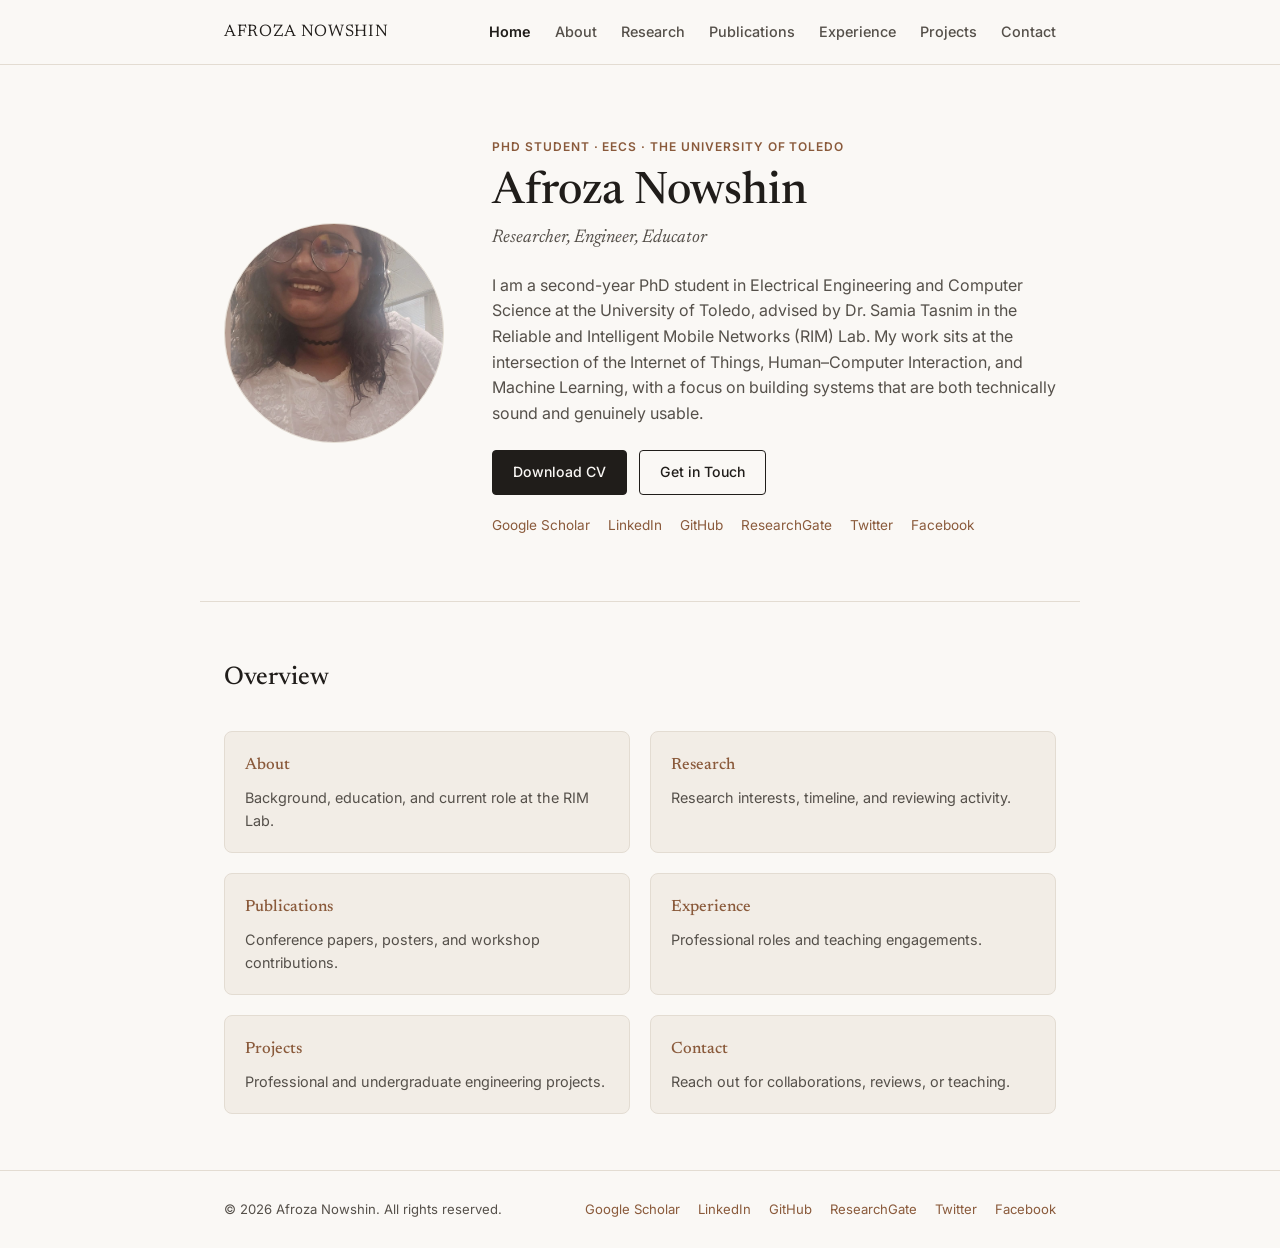
==== index.html @ c3f776dc "Build multi-page personal website for Afroza Nowshin" ====
<!DOCTYPE html>
<html lang="en">
<head>
<meta charset="UTF-8">
<meta name="viewport" content="width=device-width, initial-scale=1.0">
<title>Afroza Nowshin — PhD Researcher, EECS, University of Toledo</title>
<meta name="description" content="Afroza Nowshin, PhD student, EECS, The University of Toledo. Research in IoT, Human-Computer Interaction, Data Science, and Machine Learning.">
<link rel="preconnect" href="https://fonts.googleapis.com">
<link href="https://fonts.googleapis.com/css2?family=Newsreader:ital,opsz,wght@0,6..72,400;0,6..72,500;0,6..72,600;1,6..72,400&family=Inter:wght@400;500;600;700&display=swap" rel="stylesheet">
<link rel="stylesheet" href="style.css">
</head>
<body>

<header class="site-header">
  <div class="wrap header-inner">
    <a href="index.html" class="wordmark">AFROZA NOWSHIN</a>
    <nav class="main-nav">
      <button class="nav-toggle" id="navToggle" aria-label="Toggle menu" aria-expanded="false">
        <span></span><span></span><span></span>
      </button>
      <ul id="navList">
        <li><a href="index.html" aria-current="page">Home</a></li>
        <li><a href="about.html">About</a></li>
        <li><a href="research.html">Research</a></li>
        <li><a href="publications.html">Publications</a></li>
        <li><a href="experience.html">Experience</a></li>
        <li><a href="projects.html">Projects</a></li>
        <li><a href="contact.html">Contact</a></li>
      </ul>
    </nav>
  </div>
</header>

<main id="top">

  <!-- HERO -->
  <section class="hero wrap">
    <div class="hero-photo">
      <img src="assets/hero.jpg" alt="Portrait of Afroza Nowshin">
    </div>
    <div class="hero-text">
      <p class="eyebrow">PhD Student &middot; EECS &middot; The University of Toledo</p>
      <h1>Afroza Nowshin</h1>
      <p class="role">Researcher, Engineer, Educator</p>
      <p class="statement">
        I am a second-year PhD student in Electrical Engineering and Computer Science at the
        University of Toledo, advised by Dr. Samia Tasnim in the Reliable and Intelligent Mobile
        Networks (RIM) Lab. My work sits at the intersection of the Internet of Things,
        Human&ndash;Computer Interaction, and Machine Learning, with a focus on building systems
        that are both technically sound and genuinely usable.
      </p>
      <div class="hero-links">
        <a href="Afroza-Nowshin-CV.pdf" class="btn btn-primary">Download CV</a>
        <a href="contact.html" class="btn">Get in Touch</a>
      </div>
      <ul class="social-row" aria-label="Social profiles">
        <li><a href="https://scholar.google.com/citations?hl=en&user=oI8IxuMAAAAJ&view_op=list_works" target="_blank" rel="noopener">Google Scholar</a></li>
        <li><a href="https://www.linkedin.com/in/afroza-nowshin-100/" target="_blank" rel="noopener">LinkedIn</a></li>
        <li><a href="https://github.com/Afroza2" target="_blank" rel="noopener">GitHub</a></li>
        <li><a href="https://www.researchgate.net/profile/Afroza-Nowshin-2" target="_blank" rel="noopener">ResearchGate</a></li>
        <li><a href="https://twitter.com/AfrozaN2" target="_blank" rel="noopener">Twitter</a></li>
        <li><a href="#" target="_blank" rel="noopener">Facebook</a></li>
      </ul>
    </div>
  </section>

  <!-- QUICK LINKS -->
  <section class="section wrap">
    <h2 class="section-title">Overview</h2>
    <div class="project-grid">
      <a class="project-card link-card" href="about.html">
        <h3>About</h3>
        <p>Background, education, and current role at the RIM Lab.</p>
      </a>
      <a class="project-card link-card" href="research.html">
        <h3>Research</h3>
        <p>Research interests, timeline, and reviewing activity.</p>
      </a>
      <a class="project-card link-card" href="publications.html">
        <h3>Publications</h3>
        <p>Conference papers, posters, and workshop contributions.</p>
      </a>
      <a class="project-card link-card" href="experience.html">
        <h3>Experience</h3>
        <p>Professional roles and teaching engagements.</p>
      </a>
      <a class="project-card link-card" href="projects.html">
        <h3>Projects</h3>
        <p>Professional and undergraduate engineering projects.</p>
      </a>
      <a class="project-card link-card" href="contact.html">
        <h3>Contact</h3>
        <p>Reach out for collaborations, reviews, or teaching.</p>
      </a>
    </div>
  </section>

</main>

<footer class="site-footer">
  <div class="wrap footer-inner">
    <p>&copy; <span id="year"></span> Afroza Nowshin. All rights reserved.</p>
    <ul class="social-row">
      <li><a href="https://scholar.google.com/citations?hl=en&user=oI8IxuMAAAAJ&view_op=list_works" target="_blank" rel="noopener">Google Scholar</a></li>
      <li><a href="https://www.linkedin.com/in/afroza-nowshin-100/" target="_blank" rel="noopener">LinkedIn</a></li>
      <li><a href="https://github.com/Afroza2" target="_blank" rel="noopener">GitHub</a></li>
      <li><a href="https://www.researchgate.net/profile/Afroza-Nowshin-2" target="_blank" rel="noopener">ResearchGate</a></li>
      <li><a href="https://twitter.com/AfrozaN2" target="_blank" rel="noopener">Twitter</a></li>
      <li><a href="#" target="_blank" rel="noopener">Facebook</a></li>
    </ul>
  </div>
</footer>

<script src="script.js"></script>
</body>
</html>
---- style.css ----
:root {
  --bg: #faf8f5;
  --bg-alt: #f2ede6;
  --ink: #201d1a;
  --ink-soft: #55504a;
  --accent: #8a5a3b;
  --line: #e3dcd2;
  --serif: 'Newsreader', Georgia, serif;
  --sans: 'Inter', -apple-system, BlinkMacSystemFont, sans-serif;
  --max: 880px;
}

* { box-sizing: border-box; }

html { scroll-behavior: smooth; }

body {
  margin: 0;
  background: var(--bg);
  color: var(--ink);
  font-family: var(--sans);
  line-height: 1.6;
  -webkit-font-smoothing: antialiased;
}

.wrap {
  max-width: var(--max);
  margin: 0 auto;
  padding: 0 24px;
}

a { color: var(--accent); text-decoration: none; }
a:hover { text-decoration: underline; }

h1, h2, h3 {
  font-family: var(--serif);
  font-weight: 500;
  color: var(--ink);
  margin: 0;
}

/* Header */
.site-header {
  position: sticky;
  top: 0;
  z-index: 50;
  background: rgba(250, 248, 245, 0.92);
  backdrop-filter: blur(6px);
  border-bottom: 1px solid var(--line);
}

.header-inner {
  display: flex;
  align-items: center;
  justify-content: space-between;
  height: 64px;
}

.wordmark {
  font-family: var(--serif);
  font-size: 1.05rem;
  letter-spacing: 0.04em;
  color: var(--ink);
}
.wordmark:hover { text-decoration: none; color: var(--accent); }

.main-nav ul {
  list-style: none;
  display: flex;
  gap: 24px;
  margin: 0;
  padding: 0;
}

.main-nav a {
  color: var(--ink-soft);
  font-size: 0.9rem;
  font-weight: 500;
}
.main-nav a:hover { color: var(--accent); text-decoration: none; }
.main-nav a[aria-current="page"] { color: var(--ink); font-weight: 600; }

.nav-toggle {
  display: none;
  flex-direction: column;
  justify-content: center;
  gap: 5px;
  width: 32px;
  height: 32px;
  background: none;
  border: none;
  cursor: pointer;
}
.nav-toggle span {
  display: block;
  width: 100%;
  height: 2px;
  background: var(--ink);
}

/* Hero */
.hero {
  display: grid;
  grid-template-columns: 220px 1fr;
  gap: 48px;
  align-items: center;
  padding-top: 72px;
  padding-bottom: 64px;
}

.hero-photo img {
  width: 100%;
  aspect-ratio: 1 / 1;
  object-fit: cover;
  border-radius: 50%;
  border: 1px solid var(--line);
}

.eyebrow {
  text-transform: uppercase;
  letter-spacing: 0.08em;
  font-size: 0.75rem;
  color: var(--accent);
  font-weight: 600;
  margin: 0 0 12px;
}

.hero-text h1 {
  font-size: 2.8rem;
  line-height: 1.1;
  margin-bottom: 6px;
}

.role {
  font-family: var(--serif);
  font-style: italic;
  color: var(--ink-soft);
  font-size: 1.15rem;
  margin: 0 0 20px;
}

.statement {
  max-width: 60ch;
  color: var(--ink-soft);
  margin-bottom: 24px;
}

.hero-links {
  display: flex;
  gap: 12px;
  margin-bottom: 20px;
}

.btn {
  display: inline-block;
  padding: 10px 20px;
  border-radius: 4px;
  border: 1px solid var(--ink);
  color: var(--ink);
  font-size: 0.88rem;
  font-weight: 500;
}
.btn:hover { text-decoration: none; background: var(--ink); color: var(--bg); }

.btn-primary {
  background: var(--ink);
  color: var(--bg);
}
.btn-primary:hover { background: var(--accent); border-color: var(--accent); }

.social-row {
  list-style: none;
  display: flex;
  gap: 18px;
  margin: 0;
  padding: 0;
  font-size: 0.85rem;
}
.social-row.centered { justify-content: center; }

/* Sections */
.section {
  padding: 56px 24px;
  border-top: 1px solid var(--line);
}

.section-title {
  font-size: 1.6rem;
  margin-bottom: 32px;
}

.page-header {
  padding-bottom: 8px;
  border-top: none;
}
.page-title {
  font-size: 2.2rem;
  margin-top: 6px;
}

.sub-heading {
  font-family: var(--serif);
  font-size: 1.1rem;
  margin: 40px 0 20px;
  color: var(--ink-soft);
}

/* About */
.about-grid {
  display: grid;
  grid-template-columns: 1fr 260px;
  gap: 40px;
  align-items: start;
}
.about-copy p { margin: 0 0 16px; color: var(--ink-soft); }
.about-photo img {
  width: 100%;
  border-radius: 6px;
  border: 1px solid var(--line);
}

/* Interest tags */
.interest-tags {
  display: flex;
  flex-wrap: wrap;
  gap: 10px;
  margin-bottom: 40px;
}
.interest-tags span {
  background: var(--bg-alt);
  border: 1px solid var(--line);
  border-radius: 20px;
  padding: 6px 14px;
  font-size: 0.82rem;
  color: var(--ink-soft);
}

/* Timeline */
.timeline {
  display: flex;
  flex-direction: column;
  gap: 24px;
}
.timeline-item {
  display: grid;
  grid-template-columns: 160px 1fr;
  gap: 20px;
  padding-bottom: 20px;
  border-bottom: 1px solid var(--line);
}
.timeline-item:last-child { border-bottom: none; padding-bottom: 0; }
.timeline-date {
  font-size: 0.8rem;
  color: var(--accent);
  font-weight: 600;
  letter-spacing: 0.02em;
  padding-top: 3px;
}
.timeline-body h3 {
  font-size: 1.05rem;
  margin-bottom: 6px;
}
.timeline-body p {
  color: var(--ink-soft);
  margin: 0;
  font-size: 0.93rem;
}

.test-scores {
  display: flex;
  gap: 32px;
  margin-top: 32px;
  font-size: 0.9rem;
  color: var(--ink-soft);
}

/* Publications */
.pub-group { margin-bottom: 32px; }
.pub-kind {
  font-size: 0.78rem;
  text-transform: uppercase;
  letter-spacing: 0.08em;
  color: var(--accent);
  margin-bottom: 14px;
}
.pub-item { margin-bottom: 18px; }
.pub-title { font-weight: 600; margin: 0 0 4px; }
.pub-meta { color: var(--ink-soft); font-size: 0.88rem; margin: 0 0 4px; }
.pub-link { font-size: 0.85rem; }

/* Projects */
.project-grid {
  display: grid;
  grid-template-columns: repeat(2, 1fr);
  gap: 20px;
}
.project-card {
  padding: 20px;
  background: var(--bg-alt);
  border: 1px solid var(--line);
  border-radius: 8px;
}
.project-card h3 {
  font-size: 1.02rem;
  margin-bottom: 8px;
}
.project-card p {
  color: var(--ink-soft);
  font-size: 0.9rem;
  margin: 0;
}
.project-card.small { padding: 16px 20px; }

.link-card {
  display: block;
  color: inherit;
  transition: border-color 0.15s ease, transform 0.15s ease;
}
.link-card:hover {
  border-color: var(--accent);
  transform: translateY(-2px);
  text-decoration: none;
}
.link-card h3 { color: var(--accent); }

/* Skills */
.skills-grid {
  display: grid;
  grid-template-columns: repeat(2, 1fr);
  gap: 24px;
}
.skill-cat h3 {
  font-size: 0.95rem;
  margin-bottom: 8px;
  color: var(--accent);
}
.skill-cat p {
  color: var(--ink-soft);
  margin: 0;
  font-size: 0.9rem;
}

/* Plain list */
.plain-list {
  color: var(--ink-soft);
  padding-left: 20px;
}
.plain-list li { margin-bottom: 8px; }

/* Contact */
.contact-section { text-align: center; }
.contact-copy {
  max-width: 50ch;
  margin: 0 auto 28px;
  color: var(--ink-soft);
}
.contact-details {
  display: flex;
  flex-direction: column;
  gap: 8px;
  margin-bottom: 24px;
  font-size: 0.95rem;
}
.contact-details span { color: var(--ink-soft); }

/* Footer */
.site-footer {
  border-top: 1px solid var(--line);
  padding: 28px 24px;
  color: var(--ink-soft);
  font-size: 0.82rem;
}
.footer-inner {
  display: flex;
  align-items: center;
  justify-content: space-between;
  gap: 16px;
  flex-wrap: wrap;
}
.footer-inner p { margin: 0; }
.footer-inner .social-row { font-size: 0.82rem; }

/* Responsive */
@media (max-width: 720px) {
  .hero {
    grid-template-columns: 1fr;
    text-align: center;
    padding-top: 40px;
  }
  .hero-photo img { width: 160px; margin: 0 auto; }
  .hero-links, .social-row { justify-content: center; }
  .about-grid { grid-template-columns: 1fr; }
  .about-photo { order: -1; max-width: 220px; margin: 0 auto; }
  .timeline-item { grid-template-columns: 1fr; gap: 6px; }
  .project-grid { grid-template-columns: 1fr; }
  .skills-grid { grid-template-columns: 1fr; }

  .nav-toggle { display: flex; }
  .main-nav ul {
    position: absolute;
    top: 64px;
    left: 0;
    right: 0;
    background: var(--bg);
    flex-direction: column;
    gap: 0;
    border-bottom: 1px solid var(--line);
    display: none;
  }
  .main-nav ul.open { display: flex; }
  .main-nav li { border-top: 1px solid var(--line); }
  .main-nav a { display: block; padding: 14px 24px; }
}
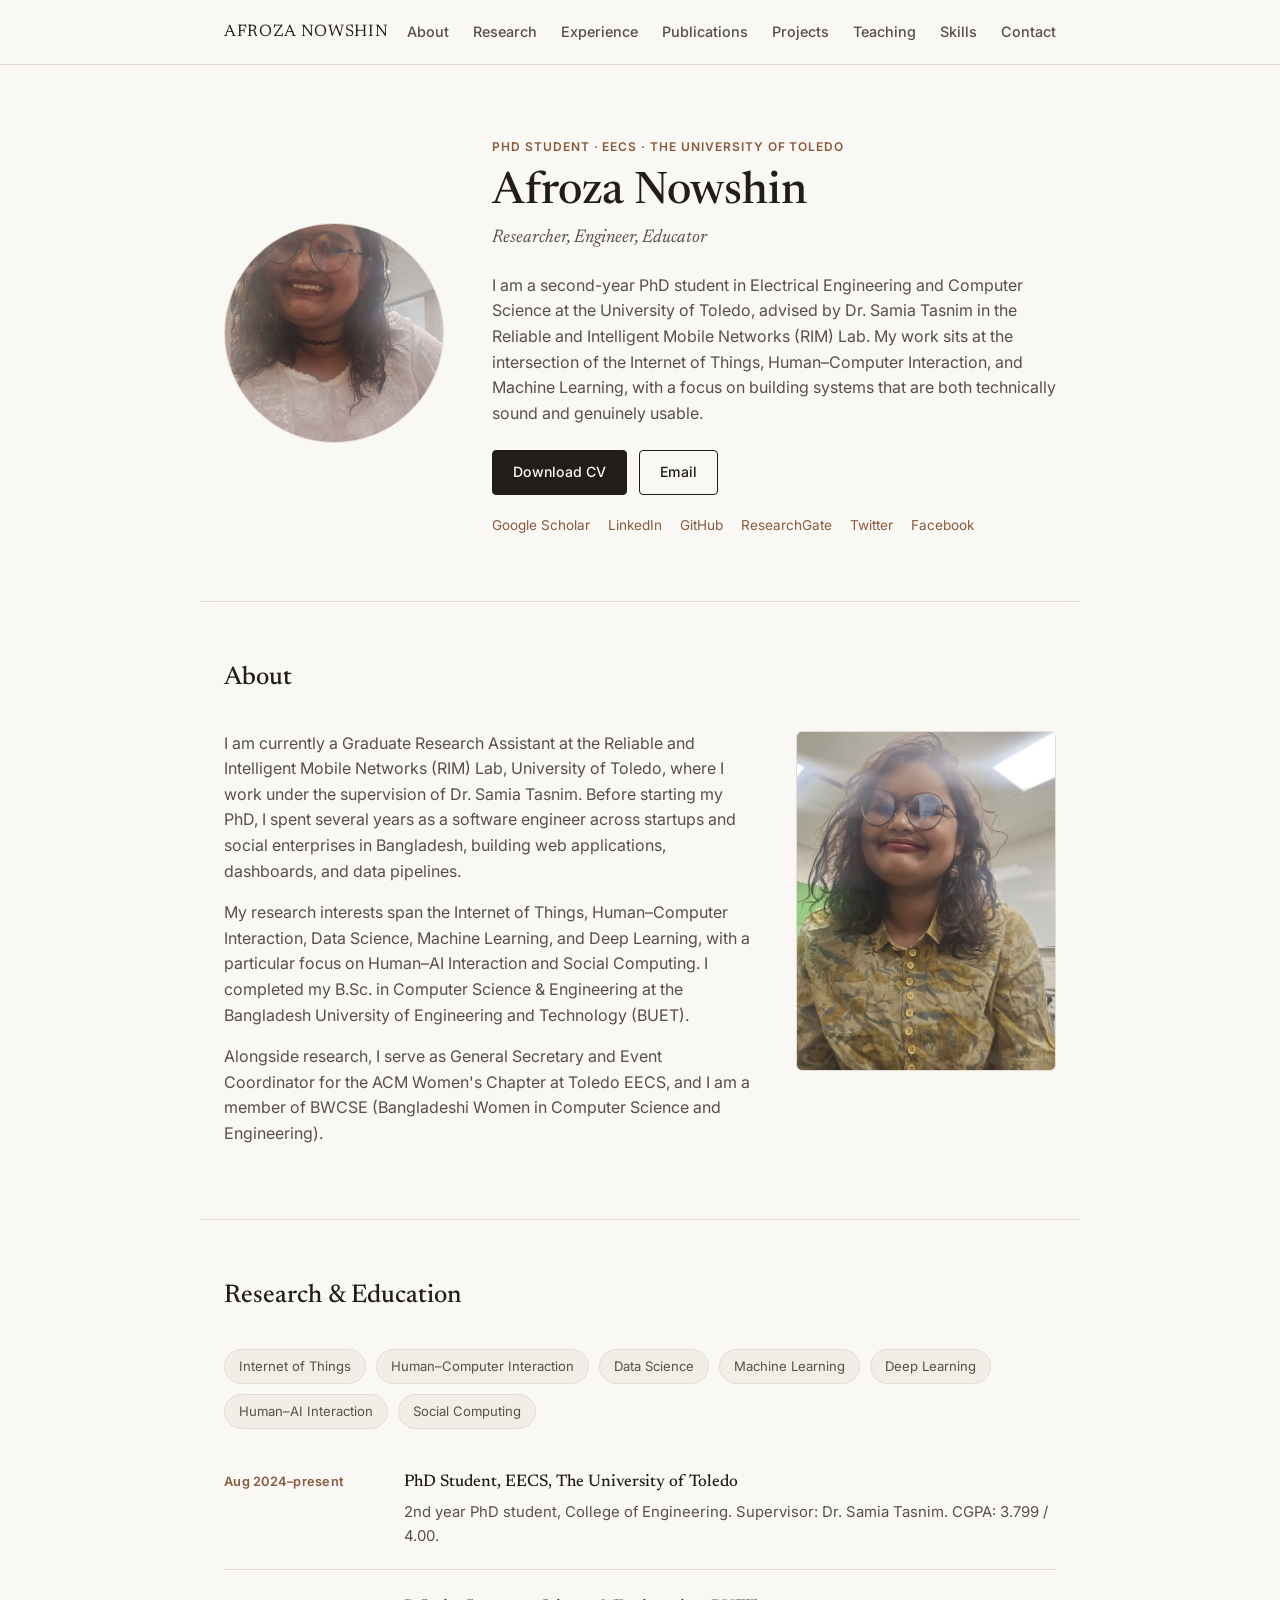
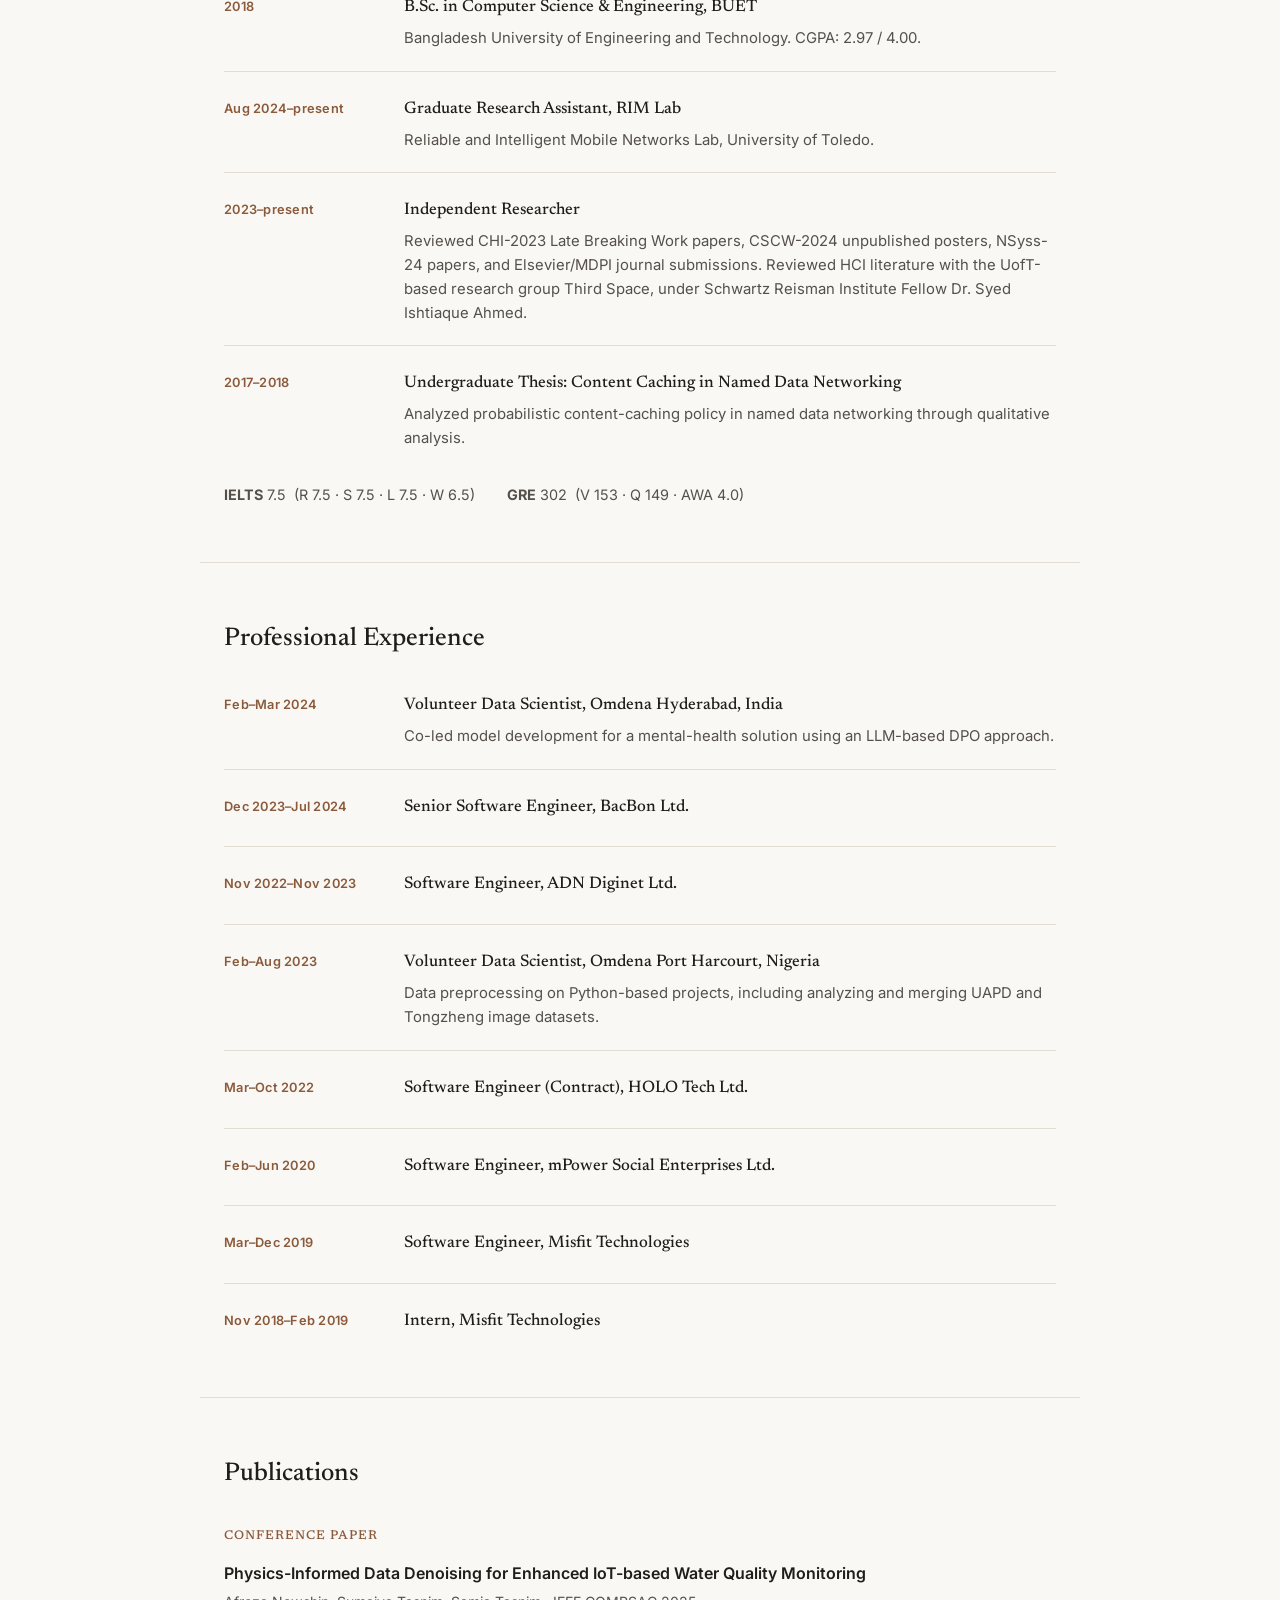
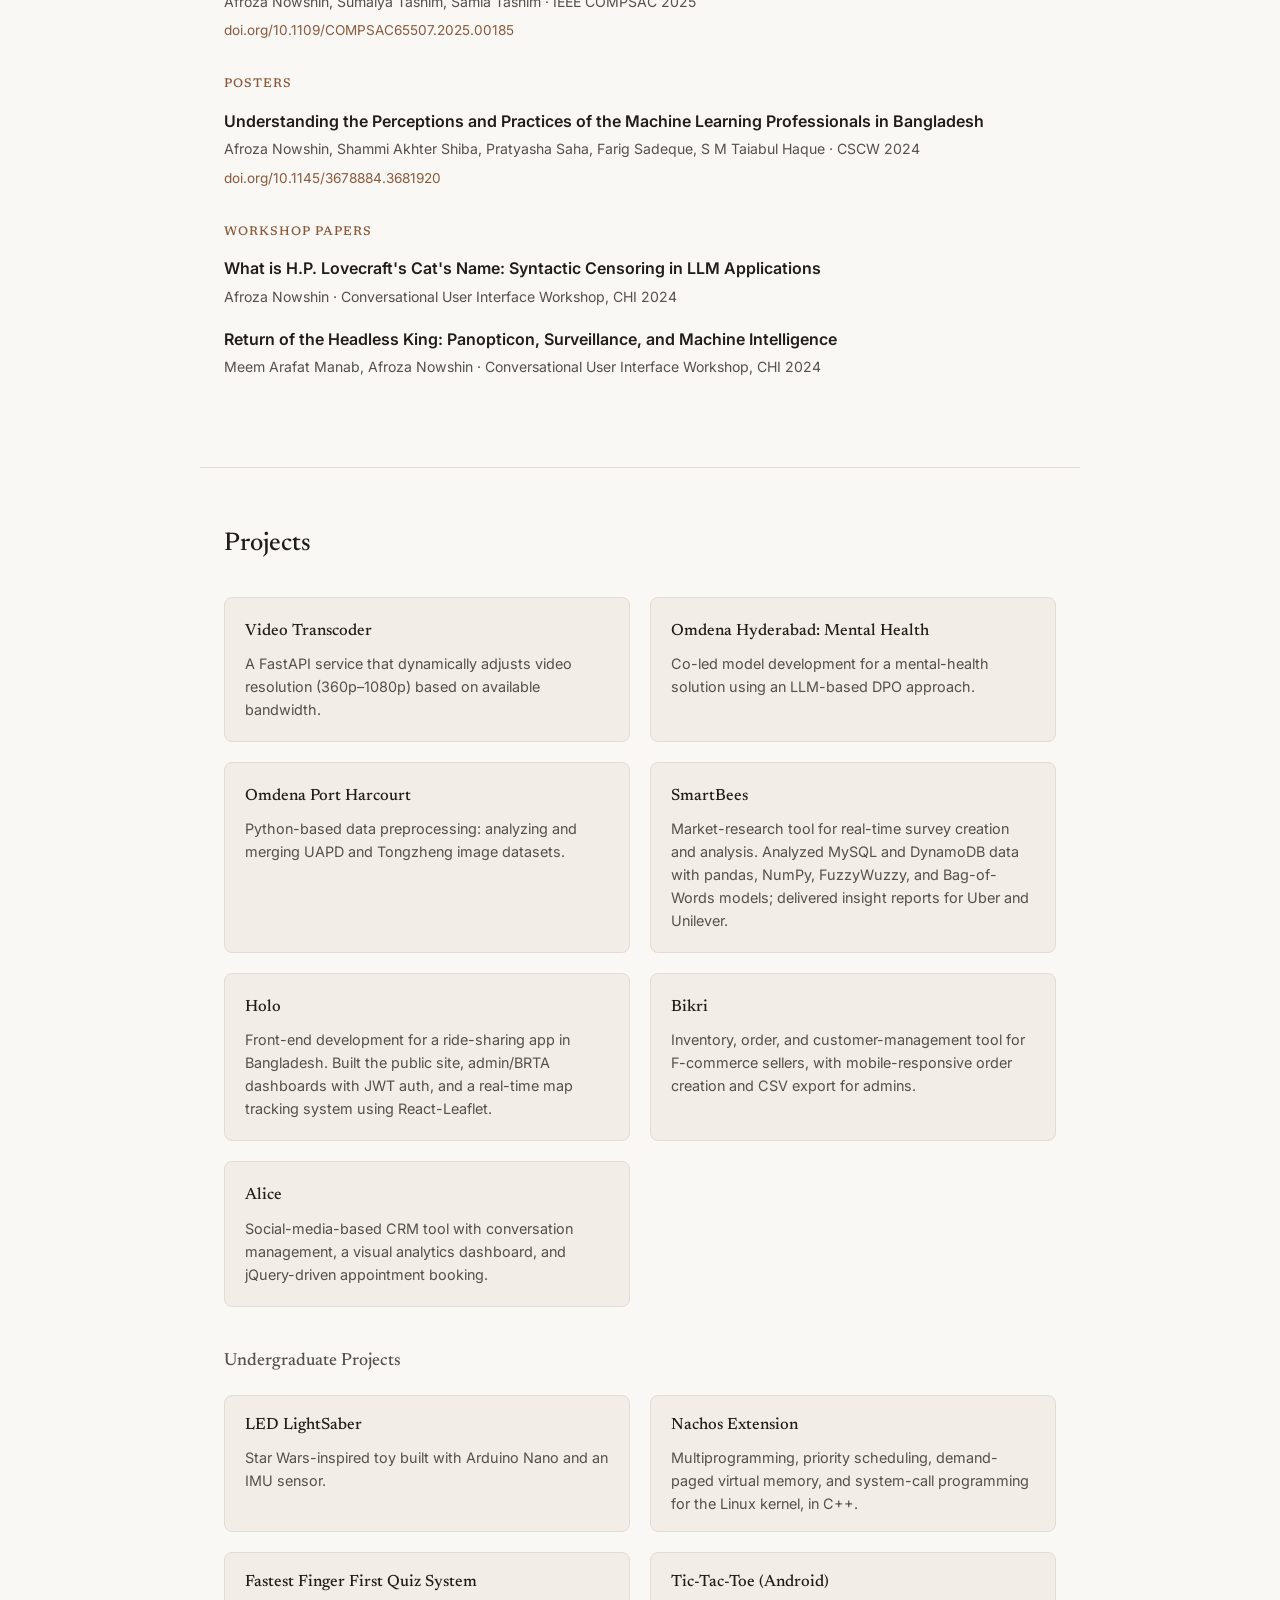
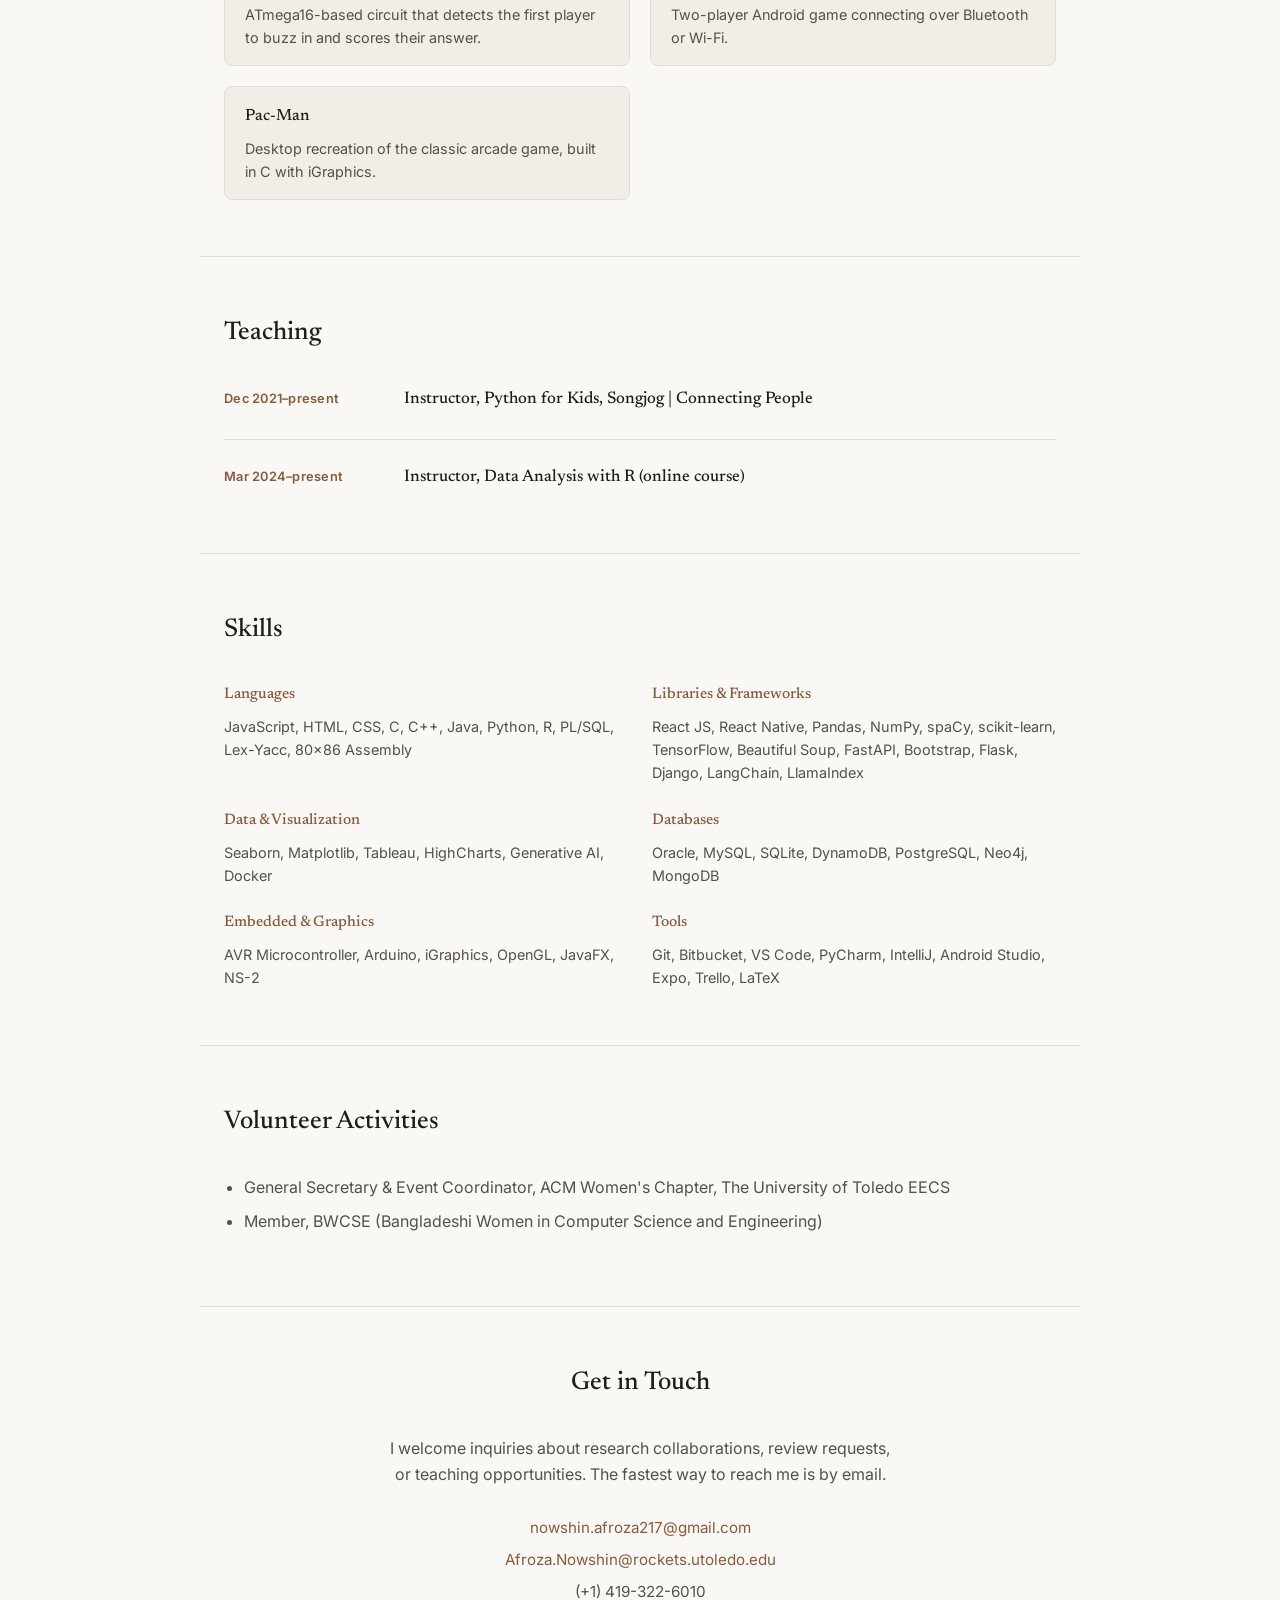
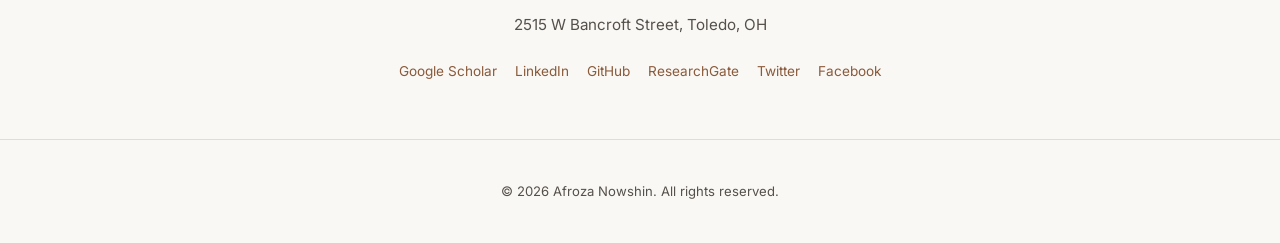
==== commit fd04f232: "Revert to single-page site layout" ====
--- a/index.html
+++ b/index.html
@@ -13,19 +13,20 @@
 
 <header class="site-header">
   <div class="wrap header-inner">
-    <a href="index.html" class="wordmark">AFROZA NOWSHIN</a>
+    <a href="#top" class="wordmark">AFROZA NOWSHIN</a>
     <nav class="main-nav">
       <button class="nav-toggle" id="navToggle" aria-label="Toggle menu" aria-expanded="false">
         <span></span><span></span><span></span>
       </button>
       <ul id="navList">
-        <li><a href="index.html" aria-current="page">Home</a></li>
-        <li><a href="about.html">About</a></li>
-        <li><a href="research.html">Research</a></li>
-        <li><a href="publications.html">Publications</a></li>
-        <li><a href="experience.html">Experience</a></li>
-        <li><a href="projects.html">Projects</a></li>
-        <li><a href="contact.html">Contact</a></li>
+        <li><a href="#about">About</a></li>
+        <li><a href="#research">Research</a></li>
+        <li><a href="#experience">Experience</a></li>
+        <li><a href="#publications">Publications</a></li>
+        <li><a href="#projects">Projects</a></li>
+        <li><a href="#teaching">Teaching</a></li>
+        <li><a href="#skills">Skills</a></li>
+        <li><a href="#contact">Contact</a></li>
       </ul>
     </nav>
   </div>
@@ -51,7 +52,7 @@
       </p>
       <div class="hero-links">
         <a href="Afroza-Nowshin-CV.pdf" class="btn btn-primary">Download CV</a>
-        <a href="contact.html" class="btn">Get in Touch</a>
+        <a href="mailto:nowshin.afroza217@gmail.com" class="btn">Email</a>
       </div>
       <ul class="social-row" aria-label="Social profiles">
         <li><a href="https://scholar.google.com/citations?hl=en&user=oI8IxuMAAAAJ&view_op=list_works" target="_blank" rel="noopener">Google Scholar</a></li>
@@ -64,43 +65,325 @@
     </div>
   </section>
 
-  <!-- QUICK LINKS -->
+  <!-- ABOUT -->
+  <section id="about" class="section wrap">
+    <h2 class="section-title">About</h2>
+    <div class="about-grid">
+      <div class="about-copy">
+        <p>
+          I am currently a Graduate Research Assistant at the Reliable and Intelligent Mobile
+          Networks (RIM) Lab, University of Toledo, where I work under the supervision of
+          Dr. Samia Tasnim. Before starting my PhD, I spent several years as a software engineer
+          across startups and social enterprises in Bangladesh, building web applications,
+          dashboards, and data pipelines.
+        </p>
+        <p>
+          My research interests span the Internet of Things, Human&ndash;Computer Interaction,
+          Data Science, Machine Learning, and Deep Learning, with a particular focus on
+          Human&ndash;AI Interaction and Social Computing. I completed my B.Sc. in Computer
+          Science &amp; Engineering at the Bangladesh University of Engineering and Technology
+          (BUET).
+        </p>
+        <p>
+          Alongside research, I serve as General Secretary and Event Coordinator for the ACM
+          Women's Chapter at Toledo EECS, and I am a member of BWCSE (Bangladeshi Women in
+          Computer Science and Engineering).
+        </p>
+      </div>
+      <div class="about-photo">
+        <img src="assets/portrait2.jpg" alt="Afroza Nowshin">
+      </div>
+    </div>
+  </section>
+
+  <!-- RESEARCH / EDUCATION -->
+  <section id="research" class="section wrap">
+    <h2 class="section-title">Research &amp; Education</h2>
+
+    <div class="interest-tags">
+      <span>Internet of Things</span>
+      <span>Human&ndash;Computer Interaction</span>
+      <span>Data Science</span>
+      <span>Machine Learning</span>
+      <span>Deep Learning</span>
+      <span>Human&ndash;AI Interaction</span>
+      <span>Social Computing</span>
+    </div>
+
+    <div class="timeline">
+      <div class="timeline-item">
+        <div class="timeline-date">Aug 2024&ndash;present</div>
+        <div class="timeline-body">
+          <h3>PhD Student, EECS, The University of Toledo</h3>
+          <p>2nd year PhD student, College of Engineering. Supervisor: Dr. Samia Tasnim. CGPA: 3.799 / 4.00.</p>
+        </div>
+      </div>
+      <div class="timeline-item">
+        <div class="timeline-date">2018</div>
+        <div class="timeline-body">
+          <h3>B.Sc. in Computer Science &amp; Engineering, BUET</h3>
+          <p>Bangladesh University of Engineering and Technology. CGPA: 2.97 / 4.00.</p>
+        </div>
+      </div>
+      <div class="timeline-item">
+        <div class="timeline-date">Aug 2024&ndash;present</div>
+        <div class="timeline-body">
+          <h3>Graduate Research Assistant, RIM Lab</h3>
+          <p>Reliable and Intelligent Mobile Networks Lab, University of Toledo.</p>
+        </div>
+      </div>
+      <div class="timeline-item">
+        <div class="timeline-date">2023&ndash;present</div>
+        <div class="timeline-body">
+          <h3>Independent Researcher</h3>
+          <p>
+            Reviewed CHI-2023 Late Breaking Work papers, CSCW-2024 unpublished posters, NSyss-24
+            papers, and Elsevier/MDPI journal submissions. Reviewed HCI literature with the
+            UofT-based research group Third Space, under Schwartz Reisman Institute Fellow
+            Dr. Syed Ishtiaque Ahmed.
+          </p>
+        </div>
+      </div>
+      <div class="timeline-item">
+        <div class="timeline-date">2017&ndash;2018</div>
+        <div class="timeline-body">
+          <h3>Undergraduate Thesis: Content Caching in Named Data Networking</h3>
+          <p>Analyzed probabilistic content-caching policy in named data networking through qualitative analysis.</p>
+        </div>
+      </div>
+    </div>
+
+    <div class="test-scores">
+      <span><strong>IELTS</strong> 7.5 &nbsp;(R 7.5 &middot; S 7.5 &middot; L 7.5 &middot; W 6.5)</span>
+      <span><strong>GRE</strong> 302 &nbsp;(V 153 &middot; Q 149 &middot; AWA 4.0)</span>
+    </div>
+  </section>
+
+  <!-- EXPERIENCE -->
+  <section id="experience" class="section wrap">
+    <h2 class="section-title">Professional Experience</h2>
+    <div class="timeline">
+      <div class="timeline-item">
+        <div class="timeline-date">Feb&ndash;Mar 2024</div>
+        <div class="timeline-body">
+          <h3>Volunteer Data Scientist, Omdena Hyderabad, India</h3>
+          <p>Co-led model development for a mental-health solution using an LLM-based DPO approach.</p>
+        </div>
+      </div>
+      <div class="timeline-item">
+        <div class="timeline-date">Dec 2023&ndash;Jul 2024</div>
+        <div class="timeline-body">
+          <h3>Senior Software Engineer, BacBon Ltd.</h3>
+        </div>
+      </div>
+      <div class="timeline-item">
+        <div class="timeline-date">Nov 2022&ndash;Nov 2023</div>
+        <div class="timeline-body">
+          <h3>Software Engineer, ADN Diginet Ltd.</h3>
+        </div>
+      </div>
+      <div class="timeline-item">
+        <div class="timeline-date">Feb&ndash;Aug 2023</div>
+        <div class="timeline-body">
+          <h3>Volunteer Data Scientist, Omdena Port Harcourt, Nigeria</h3>
+          <p>Data preprocessing on Python-based projects, including analyzing and merging UAPD and Tongzheng image datasets.</p>
+        </div>
+      </div>
+      <div class="timeline-item">
+        <div class="timeline-date">Mar&ndash;Oct 2022</div>
+        <div class="timeline-body">
+          <h3>Software Engineer (Contract), HOLO Tech Ltd.</h3>
+        </div>
+      </div>
+      <div class="timeline-item">
+        <div class="timeline-date">Feb&ndash;Jun 2020</div>
+        <div class="timeline-body">
+          <h3>Software Engineer, mPower Social Enterprises Ltd.</h3>
+        </div>
+      </div>
+      <div class="timeline-item">
+        <div class="timeline-date">Mar&ndash;Dec 2019</div>
+        <div class="timeline-body">
+          <h3>Software Engineer, Misfit Technologies</h3>
+        </div>
+      </div>
+      <div class="timeline-item">
+        <div class="timeline-date">Nov 2018&ndash;Feb 2019</div>
+        <div class="timeline-body">
+          <h3>Intern, Misfit Technologies</h3>
+        </div>
+      </div>
+    </div>
+  </section>
+
+  <!-- PUBLICATIONS -->
+  <section id="publications" class="section wrap">
+    <h2 class="section-title">Publications</h2>
+
+    <div class="pub-group">
+      <h3 class="pub-kind">Conference Paper</h3>
+      <div class="pub-item">
+        <p class="pub-title">Physics-Informed Data Denoising for Enhanced IoT-based Water Quality Monitoring</p>
+        <p class="pub-meta">Afroza Nowshin, Sumaiya Tasnim, Samia Tasnim &middot; IEEE COMPSAC 2025</p>
+        <a class="pub-link" href="https://doi.org/10.1109/COMPSAC65507.2025.00185" target="_blank" rel="noopener">doi.org/10.1109/COMPSAC65507.2025.00185</a>
+      </div>
+    </div>
+
+    <div class="pub-group">
+      <h3 class="pub-kind">Posters</h3>
+      <div class="pub-item">
+        <p class="pub-title">Understanding the Perceptions and Practices of the Machine Learning Professionals in Bangladesh</p>
+        <p class="pub-meta">Afroza Nowshin, Shammi Akhter Shiba, Pratyasha Saha, Farig Sadeque, S M Taiabul Haque &middot; CSCW 2024</p>
+        <a class="pub-link" href="https://doi.org/10.1145/3678884.3681920" target="_blank" rel="noopener">doi.org/10.1145/3678884.3681920</a>
+      </div>
+    </div>
+
+    <div class="pub-group">
+      <h3 class="pub-kind">Workshop Papers</h3>
+      <div class="pub-item">
+        <p class="pub-title">What is H.P. Lovecraft's Cat's Name: Syntactic Censoring in LLM Applications</p>
+        <p class="pub-meta">Afroza Nowshin &middot; Conversational User Interface Workshop, CHI 2024</p>
+      </div>
+      <div class="pub-item">
+        <p class="pub-title">Return of the Headless King: Panopticon, Surveillance, and Machine Intelligence</p>
+        <p class="pub-meta">Meem Arafat Manab, Afroza Nowshin &middot; Conversational User Interface Workshop, CHI 2024</p>
+      </div>
+    </div>
+  </section>
+
+  <!-- PROJECTS -->
+  <section id="projects" class="section wrap">
+    <h2 class="section-title">Projects</h2>
+
+    <div class="project-grid">
+      <article class="project-card">
+        <h3>Video Transcoder</h3>
+        <p>A FastAPI service that dynamically adjusts video resolution (360p&ndash;1080p) based on available bandwidth.</p>
+      </article>
+      <article class="project-card">
+        <h3>Omdena Hyderabad: Mental Health</h3>
+        <p>Co-led model development for a mental-health solution using an LLM-based DPO approach.</p>
+      </article>
+      <article class="project-card">
+        <h3>Omdena Port Harcourt</h3>
+        <p>Python-based data preprocessing: analyzing and merging UAPD and Tongzheng image datasets.</p>
+      </article>
+      <article class="project-card">
+        <h3>SmartBees</h3>
+        <p>Market-research tool for real-time survey creation and analysis. Analyzed MySQL and DynamoDB data with pandas, NumPy, FuzzyWuzzy, and Bag-of-Words models; delivered insight reports for Uber and Unilever.</p>
+      </article>
+      <article class="project-card">
+        <h3>Holo</h3>
+        <p>Front-end development for a ride-sharing app in Bangladesh. Built the public site, admin/BRTA dashboards with JWT auth, and a real-time map tracking system using React-Leaflet.</p>
+      </article>
+      <article class="project-card">
+        <h3>Bikri</h3>
+        <p>Inventory, order, and customer-management tool for F-commerce sellers, with mobile-responsive order creation and CSV export for admins.</p>
+      </article>
+      <article class="project-card">
+        <h3>Alice</h3>
+        <p>Social-media-based CRM tool with conversation management, a visual analytics dashboard, and jQuery-driven appointment booking.</p>
+      </article>
+    </div>
+
+    <h3 class="sub-heading">Undergraduate Projects</h3>
+    <div class="project-grid">
+      <article class="project-card small">
+        <h3>LED LightSaber</h3>
+        <p>Star Wars-inspired toy built with Arduino Nano and an IMU sensor.</p>
+      </article>
+      <article class="project-card small">
+        <h3>Nachos Extension</h3>
+        <p>Multiprogramming, priority scheduling, demand-paged virtual memory, and system-call programming for the Linux kernel, in C++.</p>
+      </article>
+      <article class="project-card small">
+        <h3>Fastest Finger First Quiz System</h3>
+        <p>ATmega16-based circuit that detects the first player to buzz in and scores their answer.</p>
+      </article>
+      <article class="project-card small">
+        <h3>Tic-Tac-Toe (Android)</h3>
+        <p>Two-player Android game connecting over Bluetooth or Wi-Fi.</p>
+      </article>
+      <article class="project-card small">
+        <h3>Pac-Man</h3>
+        <p>Desktop recreation of the classic arcade game, built in C with iGraphics.</p>
+      </article>
+    </div>
+  </section>
+
+  <!-- TEACHING -->
+  <section id="teaching" class="section wrap">
+    <h2 class="section-title">Teaching</h2>
+    <div class="timeline">
+      <div class="timeline-item">
+        <div class="timeline-date">Dec 2021&ndash;present</div>
+        <div class="timeline-body">
+          <h3>Instructor, Python for Kids, Songjog | Connecting People</h3>
+        </div>
+      </div>
+      <div class="timeline-item">
+        <div class="timeline-date">Mar 2024&ndash;present</div>
+        <div class="timeline-body">
+          <h3>Instructor, Data Analysis with R (online course)</h3>
+        </div>
+      </div>
+    </div>
+  </section>
+
+  <!-- SKILLS -->
+  <section id="skills" class="section wrap">
+    <h2 class="section-title">Skills</h2>
+    <div class="skills-grid">
+      <div class="skill-cat">
+        <h3>Languages</h3>
+        <p>JavaScript, HTML, CSS, C, C++, Java, Python, R, PL/SQL, Lex-Yacc, 80x86 Assembly</p>
+      </div>
+      <div class="skill-cat">
+        <h3>Libraries &amp; Frameworks</h3>
+        <p>React JS, React Native, Pandas, NumPy, spaCy, scikit-learn, TensorFlow, Beautiful Soup, FastAPI, Bootstrap, Flask, Django, LangChain, LlamaIndex</p>
+      </div>
+      <div class="skill-cat">
+        <h3>Data &amp; Visualization</h3>
+        <p>Seaborn, Matplotlib, Tableau, HighCharts, Generative AI, Docker</p>
+      </div>
+      <div class="skill-cat">
+        <h3>Databases</h3>
+        <p>Oracle, MySQL, SQLite, DynamoDB, PostgreSQL, Neo4j, MongoDB</p>
+      </div>
+      <div class="skill-cat">
+        <h3>Embedded &amp; Graphics</h3>
+        <p>AVR Microcontroller, Arduino, iGraphics, OpenGL, JavaFX, NS-2</p>
+      </div>
+      <div class="skill-cat">
+        <h3>Tools</h3>
+        <p>Git, Bitbucket, VS Code, PyCharm, IntelliJ, Android Studio, Expo, Trello, LaTeX</p>
+      </div>
+    </div>
+  </section>
+
+  <!-- VOLUNTEER -->
   <section class="section wrap">
-    <h2 class="section-title">Overview</h2>
-    <div class="project-grid">
-      <a class="project-card link-card" href="about.html">
-        <h3>About</h3>
-        <p>Background, education, and current role at the RIM Lab.</p>
-      </a>
-      <a class="project-card link-card" href="research.html">
-        <h3>Research</h3>
-        <p>Research interests, timeline, and reviewing activity.</p>
-      </a>
-      <a class="project-card link-card" href="publications.html">
-        <h3>Publications</h3>
-        <p>Conference papers, posters, and workshop contributions.</p>
-      </a>
-      <a class="project-card link-card" href="experience.html">
-        <h3>Experience</h3>
-        <p>Professional roles and teaching engagements.</p>
-      </a>
-      <a class="project-card link-card" href="projects.html">
-        <h3>Projects</h3>
-        <p>Professional and undergraduate engineering projects.</p>
-      </a>
-      <a class="project-card link-card" href="contact.html">
-        <h3>Contact</h3>
-        <p>Reach out for collaborations, reviews, or teaching.</p>
-      </a>
-    </div>
-  </section>
-
-</main>
-
-<footer class="site-footer">
-  <div class="wrap footer-inner">
-    <p>&copy; <span id="year"></span> Afroza Nowshin. All rights reserved.</p>
-    <ul class="social-row">
+    <h2 class="section-title">Volunteer Activities</h2>
+    <ul class="plain-list">
+      <li>General Secretary &amp; Event Coordinator, ACM Women's Chapter, The University of Toledo EECS</li>
+      <li>Member, BWCSE (Bangladeshi Women in Computer Science and Engineering)</li>
+    </ul>
+  </section>
+
+  <!-- CONTACT -->
+  <section id="contact" class="section wrap contact-section">
+    <h2 class="section-title">Get in Touch</h2>
+    <p class="contact-copy">
+      I welcome inquiries about research collaborations, review requests, or teaching opportunities.
+      The fastest way to reach me is by email.
+    </p>
+    <div class="contact-details">
+      <a href="mailto:nowshin.afroza217@gmail.com">nowshin.afroza217@gmail.com</a>
+      <a href="mailto:Afroza.Nowshin@rockets.utoledo.edu">Afroza.Nowshin@rockets.utoledo.edu</a>
+      <span>(+1) 419-322-6010</span>
+      <span>2515 W Bancroft Street, Toledo, OH</span>
+    </div>
+    <ul class="social-row centered">
       <li><a href="https://scholar.google.com/citations?hl=en&user=oI8IxuMAAAAJ&view_op=list_works" target="_blank" rel="noopener">Google Scholar</a></li>
       <li><a href="https://www.linkedin.com/in/afroza-nowshin-100/" target="_blank" rel="noopener">LinkedIn</a></li>
       <li><a href="https://github.com/Afroza2" target="_blank" rel="noopener">GitHub</a></li>
@@ -108,6 +391,13 @@
       <li><a href="https://twitter.com/AfrozaN2" target="_blank" rel="noopener">Twitter</a></li>
       <li><a href="#" target="_blank" rel="noopener">Facebook</a></li>
     </ul>
+  </section>
+
+</main>
+
+<footer class="site-footer">
+  <div class="wrap">
+    <p>&copy; <span id="year"></span> Afroza Nowshin. All rights reserved.</p>
   </div>
 </footer>
 
--- a/style.css
+++ b/style.css
@@ -78,7 +78,6 @@
   font-weight: 500;
 }
 .main-nav a:hover { color: var(--accent); text-decoration: none; }
-.main-nav a[aria-current="page"] { color: var(--ink); font-weight: 600; }
 
 .nav-toggle {
   display: none;
@@ -189,15 +188,6 @@
   margin-bottom: 32px;
 }
 
-.page-header {
-  padding-bottom: 8px;
-  border-top: none;
-}
-.page-title {
-  font-size: 2.2rem;
-  margin-top: 6px;
-}
-
 .sub-heading {
   font-family: var(--serif);
   font-size: 1.1rem;
@@ -311,18 +301,6 @@
 }
 .project-card.small { padding: 16px 20px; }
 
-.link-card {
-  display: block;
-  color: inherit;
-  transition: border-color 0.15s ease, transform 0.15s ease;
-}
-.link-card:hover {
-  border-color: var(--accent);
-  transform: translateY(-2px);
-  text-decoration: none;
-}
-.link-card h3 { color: var(--accent); }
-
 /* Skills */
 .skills-grid {
   display: grid;
@@ -367,18 +345,10 @@
 .site-footer {
   border-top: 1px solid var(--line);
   padding: 28px 24px;
+  text-align: center;
   color: var(--ink-soft);
   font-size: 0.82rem;
 }
-.footer-inner {
-  display: flex;
-  align-items: center;
-  justify-content: space-between;
-  gap: 16px;
-  flex-wrap: wrap;
-}
-.footer-inner p { margin: 0; }
-.footer-inner .social-row { font-size: 0.82rem; }
 
 /* Responsive */
 @media (max-width: 720px) {
